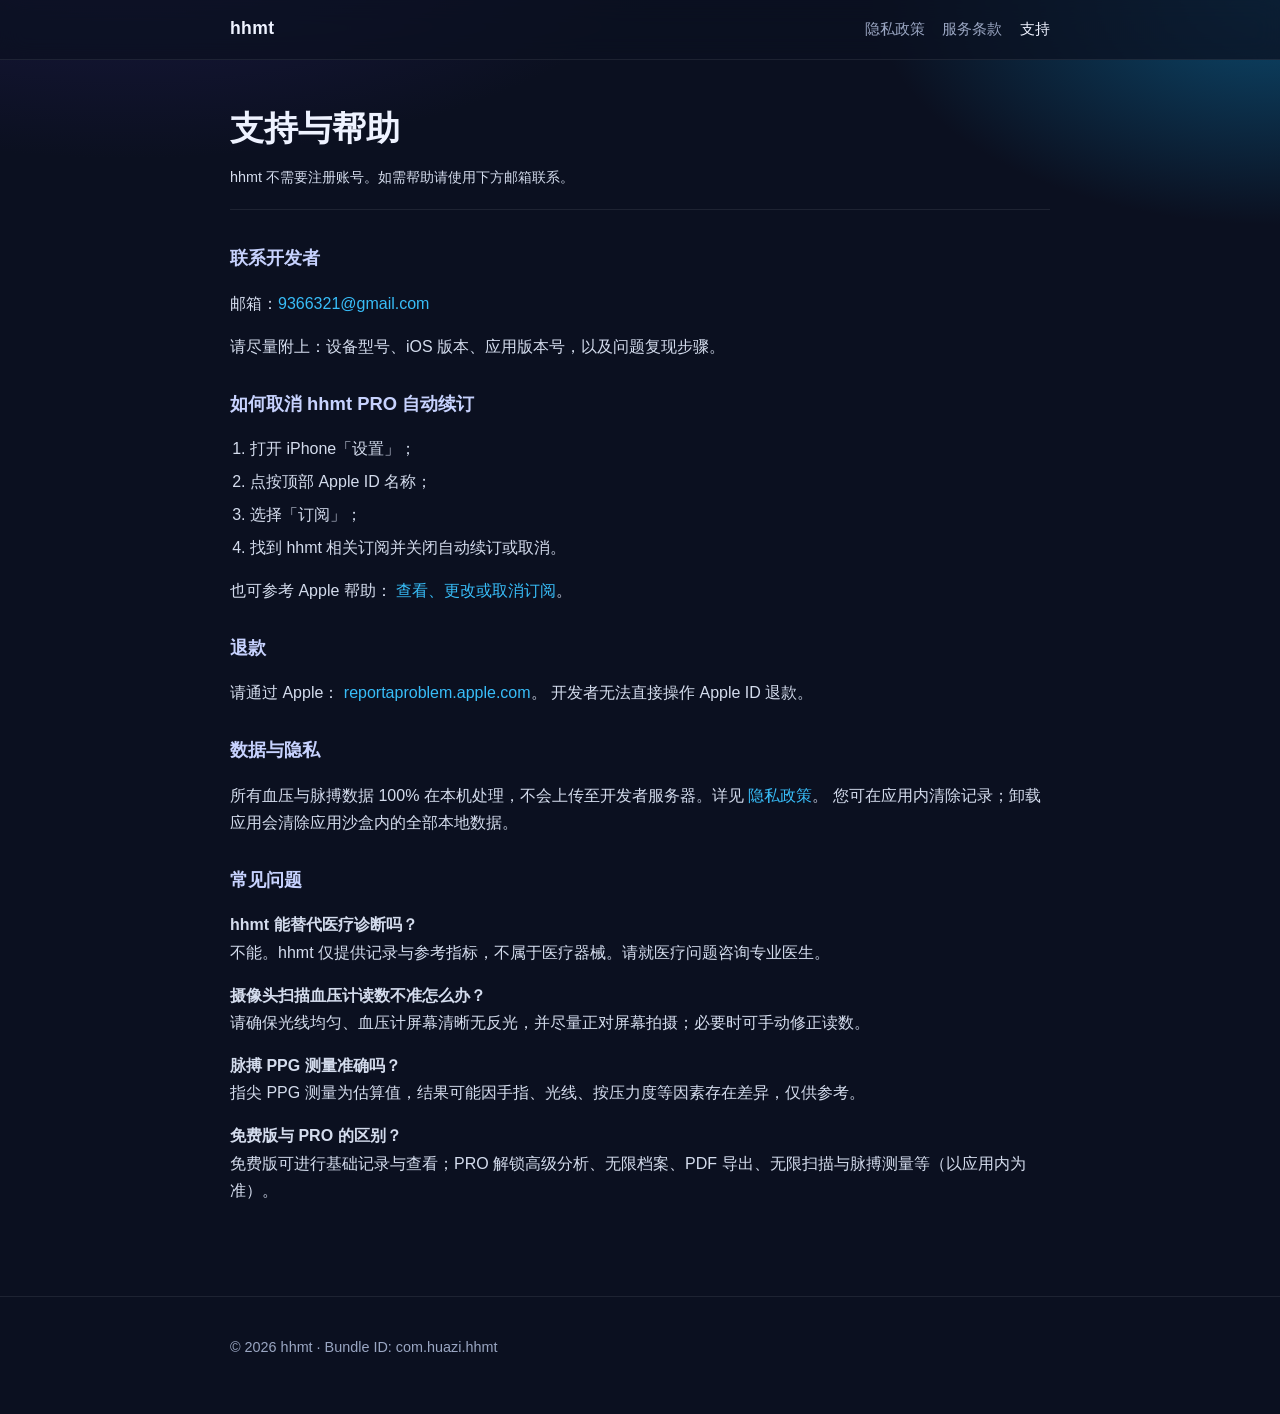
==== support/index.html @ e04891d0 "docs: 发布 hhmt 隐私政策、服务条款与支持页" ====
<!DOCTYPE html>
<html lang="zh-Hans">
<head>
  <meta charset="utf-8" />
  <meta name="viewport" content="width=device-width, initial-scale=1" />
  <title>支持 · hhmt</title>
  <meta name="description" content="hhmt 支持、联系邮箱与取消订阅说明。" />
  <link rel="stylesheet" href="../assets/styles.css" />
</head>
<body>
  <header class="site-header">
    <div class="wrap">
      <a class="brand" href="../">hhmt</a>
      <nav>
        <a href="../privacy/">隐私政策</a>
        <a href="../terms/">服务条款</a>
        <a href="../support/" aria-current="page">支持</a>
      </nav>
    </div>
  </header>

  <main class="wrap doc">
    <header class="page-title">
      <h1>支持与帮助</h1>
      <p class="meta">hhmt 不需要注册账号。如需帮助请使用下方邮箱联系。</p>
    </header>

    <section>
      <h2>联系开发者</h2>
      <p>邮箱：<a href="mailto:9366321@gmail.com?subject=hhmt%20Support">9366321@gmail.com</a></p>
      <p>请尽量附上：设备型号、iOS 版本、应用版本号，以及问题复现步骤。</p>
    </section>

    <section>
      <h2>如何取消 hhmt PRO 自动续订</h2>
      <ol>
        <li>打开 iPhone「设置」；</li>
        <li>点按顶部 Apple ID 名称；</li>
        <li>选择「订阅」；</li>
        <li>找到 hhmt 相关订阅并关闭自动续订或取消。</li>
      </ol>
      <p>也可参考 Apple 帮助：
        <a href="https://support.apple.com/HT202039" target="_blank" rel="noopener">查看、更改或取消订阅</a>。</p>
    </section>

    <section>
      <h2>退款</h2>
      <p>请通过 Apple：
        <a href="https://reportaproblem.apple.com" target="_blank" rel="noopener">reportaproblem.apple.com</a>。
        开发者无法直接操作 Apple ID 退款。</p>
    </section>

    <section>
      <h2>数据与隐私</h2>
      <p>所有血压与脉搏数据 100% 在本机处理，不会上传至开发者服务器。详见
        <a href="../privacy/">隐私政策</a>。
        您可在应用内清除记录；卸载应用会清除应用沙盒内的全部本地数据。</p>
    </section>

    <section>
      <h2>常见问题</h2>
      <p><strong>hhmt 能替代医疗诊断吗？</strong><br />
        不能。hhmt 仅提供记录与参考指标，不属于医疗器械。请就医疗问题咨询专业医生。</p>
      <p><strong>摄像头扫描血压计读数不准怎么办？</strong><br />
        请确保光线均匀、血压计屏幕清晰无反光，并尽量正对屏幕拍摄；必要时可手动修正读数。</p>
      <p><strong>脉搏 PPG 测量准确吗？</strong><br />
        指尖 PPG 测量为估算值，结果可能因手指、光线、按压力度等因素存在差异，仅供参考。</p>
      <p><strong>免费版与 PRO 的区别？</strong><br />
        免费版可进行基础记录与查看；PRO 解锁高级分析、无限档案、PDF 导出、无限扫描与脉搏测量等（以应用内为准）。</p>
    </section>
  </main>

  <footer class="site-footer">
    <div class="wrap">
      <p>© <span id="y"></span> hhmt · Bundle ID: com.huazi.hhmt</p>
    </div>
  </footer>
  <script>document.getElementById('y').textContent = new Date().getFullYear()</script>
</body>
</html>
---- assets/styles.css ----
:root {
  --bg: #0b1020;
  --bg-card: #141b2f;
  --text: #eef2ff;
  --muted: #9aa6c2;
  --accent: #6366f1;
  --accent-2: #38bdf8;
  --border: rgba(255, 255, 255, 0.08);
  --radius: 16px;
  --max: 820px;
  font-family: -apple-system, BlinkMacSystemFont, "Segoe UI", "PingFang SC",
    "Hiragino Sans GB", "Microsoft YaHei", sans-serif;
}

* { box-sizing: border-box; }
html { scroll-behavior: smooth; }
body {
  margin: 0;
  background: radial-gradient(1200px 600px at 10% -10%, #1e1b4b 0%, transparent 50%),
    radial-gradient(900px 500px at 100% 0%, #0c4a6e 0%, transparent 45%),
    var(--bg);
  color: var(--text);
  line-height: 1.7;
  min-height: 100vh;
}

a { color: var(--accent-2); text-decoration: none; }
a:hover { text-decoration: underline; }

.wrap {
  width: min(var(--max), calc(100% - 2rem));
  margin: 0 auto;
}

.site-header {
  position: sticky;
  top: 0;
  z-index: 10;
  backdrop-filter: blur(12px);
  background: rgba(11, 16, 32, 0.75);
  border-bottom: 1px solid var(--border);
}
.site-header .wrap {
  display: flex;
  align-items: center;
  justify-content: space-between;
  padding: 0.9rem 0;
  gap: 1rem;
}
.brand {
  font-weight: 700;
  font-size: 1.1rem;
  color: var(--text);
  letter-spacing: 0.02em;
}
.site-header nav {
  display: flex;
  flex-wrap: wrap;
  gap: 0.85rem 1.1rem;
  font-size: 0.95rem;
}
.site-header nav a { color: var(--muted); }
.site-header nav a:hover,
.site-header nav a[aria-current="page"] {
  color: var(--text);
  text-decoration: none;
}

.hero { padding: 3.5rem 0 4rem; }
.eyebrow {
  color: var(--accent-2);
  font-size: 0.85rem;
  font-weight: 600;
  letter-spacing: 0.06em;
  text-transform: uppercase;
  margin: 0 0 0.75rem;
}
.hero h1 {
  font-size: clamp(1.8rem, 4vw, 2.6rem);
  line-height: 1.2;
  margin: 0 0 1rem;
}
.lead {
  color: var(--muted);
  font-size: 1.05rem;
  max-width: 40rem;
  margin: 0 0 2.5rem;
}

.card-grid {
  display: grid;
  gap: 1rem;
  grid-template-columns: repeat(auto-fit, minmax(220px, 1fr));
}
.card {
  display: block;
  background: var(--bg-card);
  border: 1px solid var(--border);
  border-radius: var(--radius);
  padding: 1.35rem 1.25rem;
  color: inherit;
  transition: border-color 0.15s ease, transform 0.15s ease;
}
.card:hover {
  border-color: rgba(99, 102, 241, 0.55);
  transform: translateY(-2px);
  text-decoration: none;
}
.card-icon { font-size: 1.6rem; }
.card h2 {
  font-size: 1.15rem;
  margin: 0.6rem 0 0.4rem;
}
.card p {
  margin: 0;
  color: var(--muted);
  font-size: 0.95rem;
}

.doc { padding: 2.5rem 0 4rem; }
.doc header.page-title {
  margin-bottom: 2rem;
  padding-bottom: 1.25rem;
  border-bottom: 1px solid var(--border);
}
.doc h1 {
  font-size: clamp(1.6rem, 3vw, 2.1rem);
  margin: 0 0 0.5rem;
}
.meta {
  color: var(--muted);
  font-size: 0.9rem;
  margin: 0;
}
.doc section {
  margin: 1.75rem 0;
}
.doc h2 {
  font-size: 1.15rem;
  margin: 0 0 0.55rem;
  color: #c7d2fe;
}
.doc p, .doc li {
  color: #d4dced;
}
.doc ul, .doc ol { padding-left: 1.25rem; }
.doc li { margin: 0.35rem 0; }
.doc code {
  background: rgba(99, 102, 241, 0.15);
  padding: 0.1rem 0.35rem;
  border-radius: 6px;
  font-size: 0.9em;
  word-break: break-all;
}
.note {
  background: rgba(56, 189, 248, 0.08);
  border: 1px solid rgba(56, 189, 248, 0.25);
  border-radius: 12px;
  padding: 0.9rem 1rem;
  color: var(--muted);
  font-size: 0.95rem;
}
.lang-switch {
  display: inline-flex;
  gap: 0.5rem;
  margin-top: 0.75rem;
  font-size: 0.9rem;
}
.lang-switch a {
  padding: 0.2rem 0.55rem;
  border-radius: 999px;
  border: 1px solid var(--border);
  color: var(--muted);
}
.lang-switch a.active {
  background: rgba(99, 102, 241, 0.25);
  color: var(--text);
  border-color: rgba(99, 102, 241, 0.5);
  text-decoration: none;
}

.site-footer {
  border-top: 1px solid var(--border);
  padding: 1.5rem 0 2.5rem;
  color: var(--muted);
  font-size: 0.9rem;
}
.site-footer .muted { opacity: 0.75; font-size: 0.85rem; }

@media (max-width: 560px) {
  .site-header .wrap { flex-direction: column; align-items: flex-start; }
}
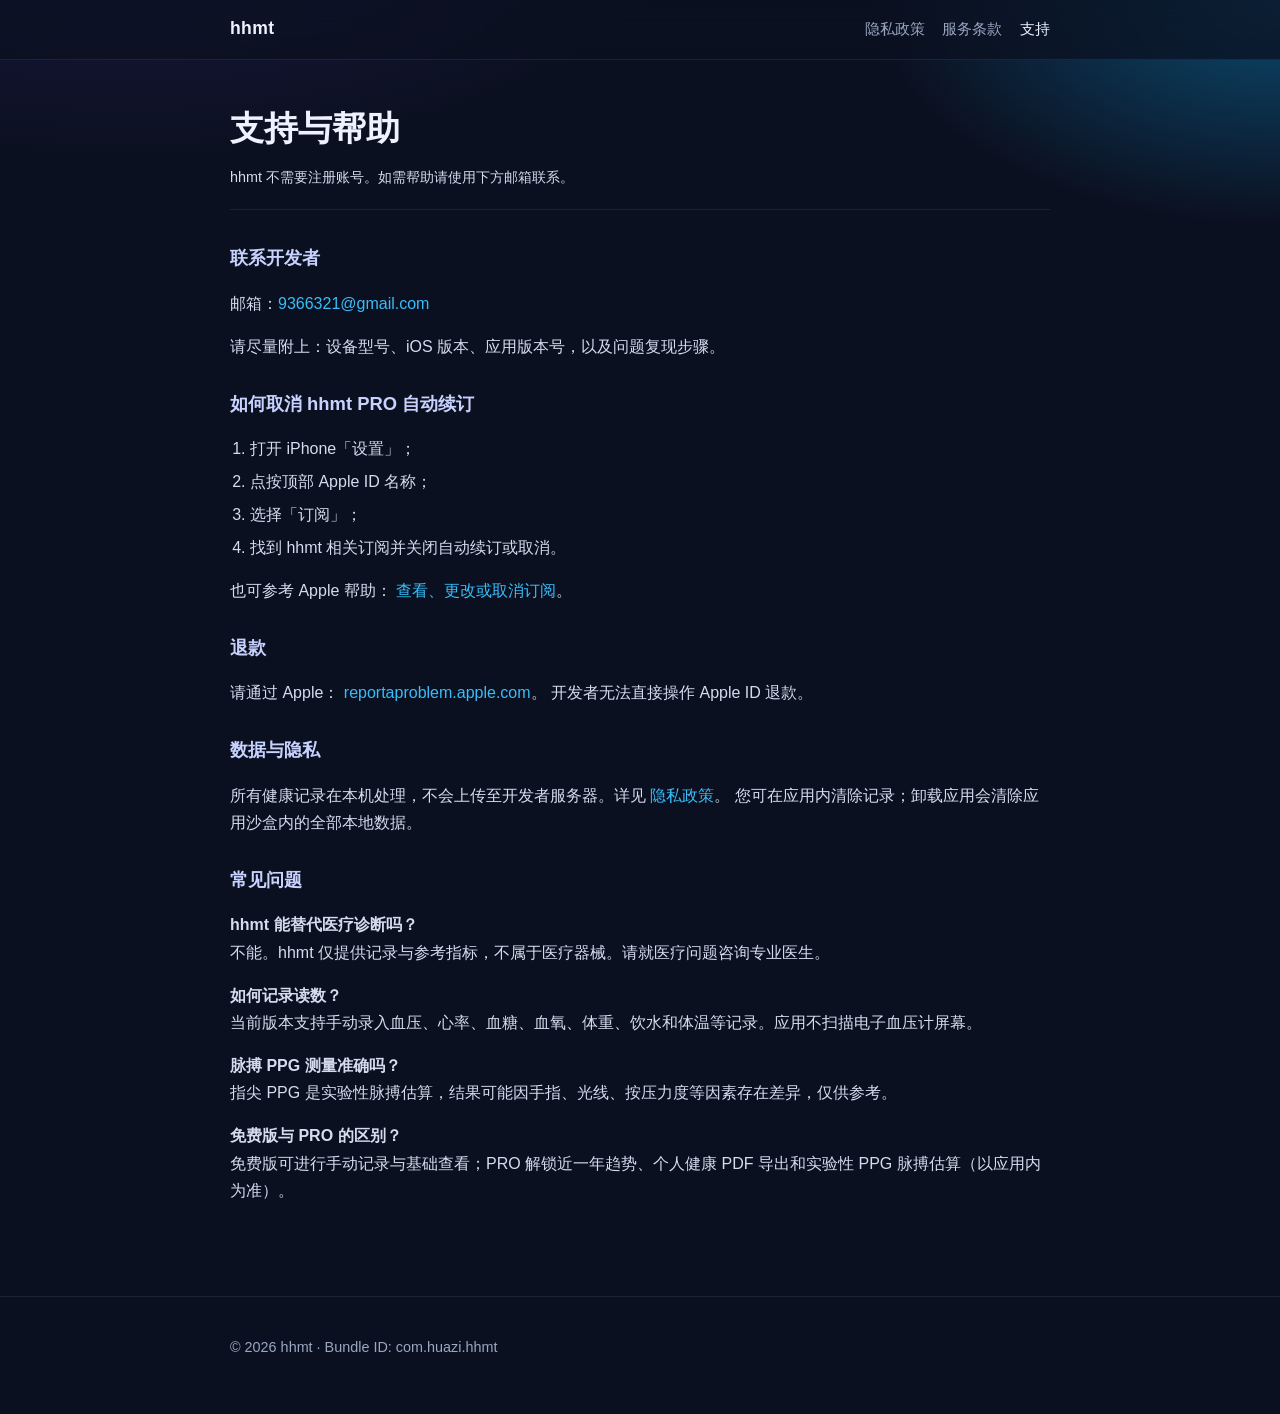
==== commit eaec3e8a: "修复：同步当前应用隐私条款与支持说明" ====
--- a/support/index.html
+++ b/support/index.html
@@ -52,7 +52,7 @@
 
     <section>
       <h2>数据与隐私</h2>
-      <p>所有血压与脉搏数据 100% 在本机处理，不会上传至开发者服务器。详见
+      <p>所有健康记录在本机处理，不会上传至开发者服务器。详见
         <a href="../privacy/">隐私政策</a>。
         您可在应用内清除记录；卸载应用会清除应用沙盒内的全部本地数据。</p>
     </section>
@@ -61,12 +61,12 @@
       <h2>常见问题</h2>
       <p><strong>hhmt 能替代医疗诊断吗？</strong><br />
         不能。hhmt 仅提供记录与参考指标，不属于医疗器械。请就医疗问题咨询专业医生。</p>
-      <p><strong>摄像头扫描血压计读数不准怎么办？</strong><br />
-        请确保光线均匀、血压计屏幕清晰无反光，并尽量正对屏幕拍摄；必要时可手动修正读数。</p>
+      <p><strong>如何记录读数？</strong><br />
+        当前版本支持手动录入血压、心率、血糖、血氧、体重、饮水和体温等记录。应用不扫描电子血压计屏幕。</p>
       <p><strong>脉搏 PPG 测量准确吗？</strong><br />
-        指尖 PPG 测量为估算值，结果可能因手指、光线、按压力度等因素存在差异，仅供参考。</p>
+        指尖 PPG 是实验性脉搏估算，结果可能因手指、光线、按压力度等因素存在差异，仅供参考。</p>
       <p><strong>免费版与 PRO 的区别？</strong><br />
-        免费版可进行基础记录与查看；PRO 解锁高级分析、无限档案、PDF 导出、无限扫描与脉搏测量等（以应用内为准）。</p>
+        免费版可进行手动记录与基础查看；PRO 解锁近一年趋势、个人健康 PDF 导出和实验性 PPG 脉搏估算（以应用内为准）。</p>
     </section>
   </main>
 
